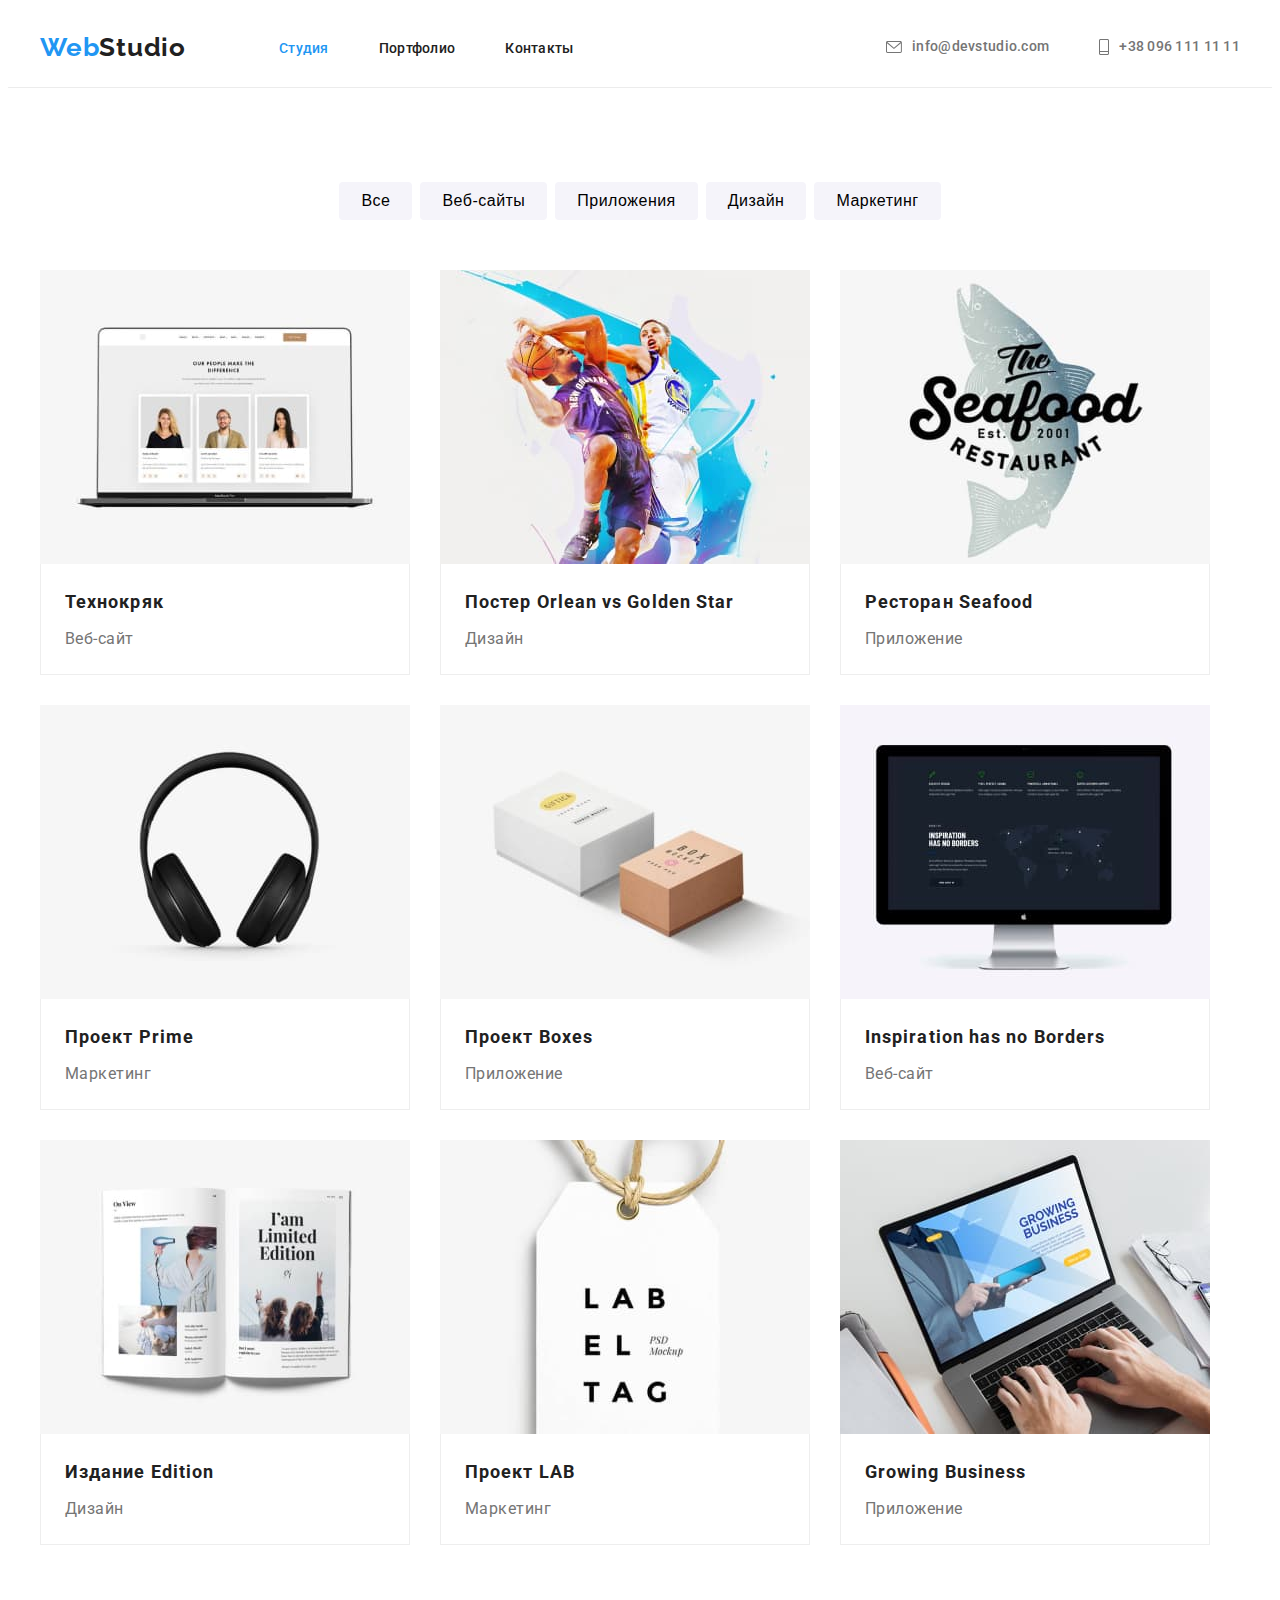
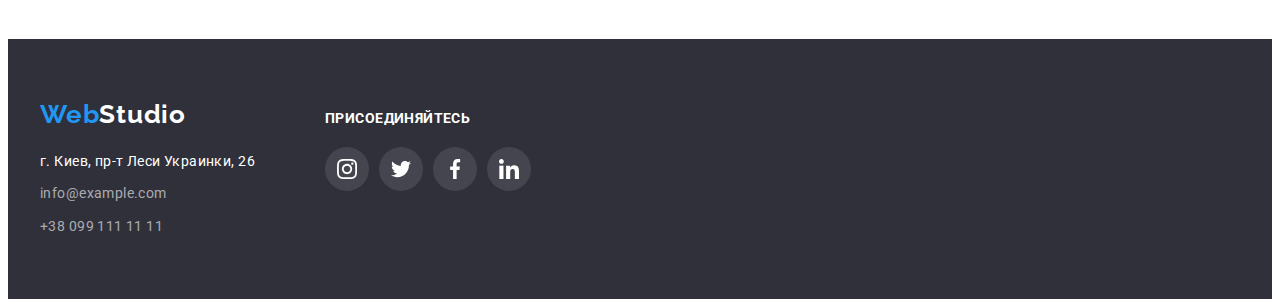
==== portfolio.html @ 9e51956a "coppy" ====
<!DOCTYPE html>
<html lang="ru">
<head>
    <meta charset="UTF-8">
    <meta http-equiv="X-UA-Compatible" content="IE=edge">
    <meta name="viewport" content="width=device-width, initial-scale=1.0">
    <title>Document</title>
    <link rel="preconnect" href="https://fonts.googleapis.com">
    <link rel="preconnect" href="https://fonts.gstatic.com" crossorigin>
    <link href="https://fonts.googleapis.com/css2?family=Raleway:wght@700&family=Roboto:wght@400;500;700;900&display=swap" rel="stylesheet">
    <link rel="stylesheet" href="https://cdnjs.cloudflare.com/ajax/libs/modern-normalize/1.1.0/modern-normalize.min.css" integrity="sha512-wpPYUAdjBVSE4KJnH1VR1HeZfpl1ub8YT/NKx4PuQ5NmX2tKuGu6U/JRp5y+Y8XG2tV+wKQpNHVUX03MfMFn9Q==" crossorigin="anonymous" referrerpolicy="no-referrer" />
    <link rel="stylesheet" href="./css/style.css">
</head>
<body>

    <!--HEADER-->
    <header class="header">
        <div class="container header-container">
        <a class="logo link" href=""> Web<span class="accent-header">Studio</span></a>
        <nav class="nav-header">
        <ul class="nav-list list">
            <li class="nav-list-item current-link">
            <a class="nav-list-link link" href="./index.html">Студия</a>
            </li>
            <li class="nav-list-item">
            <a class="nav-list-link link" href="./portfolio.html">Портфолио</a>
            </li>
            <li class="nav-list-item">
            <a class="nav-list-link link" href="#footer">Контакты</a>
            </li>
        </ul>
        </nav>
        <ul class="contact-list list">
            <li class="contact-info-item">
            <a class="contact-mail-header link" href="mailto:info@devstudio.com"> 
                <svg class="icon-mail icon-contact">
                <use href="./img/sprite.img.svg#icon-mail" width="16" height="12"></use>
             </svg> info@devstudio.com </a>
            </li>
            <li class="contact-info-item">
            <a class="contact-tel-header link" href="tel:+380961111111"> 
                <svg class="icon-tel icon-contact">
                <use href="./img/sprite.img.svg#icon-tel" width="10" height="16"></use>
             </svg>+38 096 111 11 11</a>
            </li>
        </ul>
        </div>
    </header>

    <main class="main">
    <!--PORTFOLIO-->
        <section class="section">
        <div class="container">
                <h1 class="visually-hidden"> Портфолио </h1>
                <ul class="list portfolio-list-button">
                    <li class="portfolio-item-button"> <button class="portfolio-button" type="button"> Все </button> </li>
                    <li class="portfolio-item-button"> <button class="portfolio-button" type="button"> Веб-сайты </button> </li>
                    <li class="portfolio-item-button"> <button class="portfolio-button" type="button"> Приложения </button> </li>
                    <li class="portfolio-item-button"> <button class="portfolio-button" type="button"> Дизайн </button> </li>
                    <li class="portfolio-item-button"> <button class="portfolio-button" type="button"> Маркетинг </button> </li>   
                </ul>

        <ul class="portfolio-list list">
            <li class="portfolio-item">
                <a class="portfolio-list-link link" href="">
                <img class="portfolio-cards" src="./img/portfolio-1.jpg" alt="технокряк" width="370" height="294">
                <div class="portfolio-content">
                <h2 class="portfolio-heading">Технокряк</h2>
                <p class="portfolio-text">Веб-сайт</p>
                </div>
                </a>
            </li>
            <li class="portfolio-item">
                <a class="portfolio-list-link link" href="">
                <img class="portfolio-cards" src="./img/portfolio-2.jpg" alt="постер" width="370" height="294">
                <div class="portfolio-content">
                <h2 class="portfolio-heading">Постер <span lang="en">Orlean vs Golden Star</span> </h2>
                <p class="portfolio-text">Дизайн</p>
                </div>
                </a>
            </li>
            <li class="portfolio-item">
                <a class="portfolio-list-link link" href="">
                <img class="portfolio-cards" src="./img/portfolio-3.jpg" alt="ресторан" width="370" height="294">
                <div class="portfolio-content">
                <h2 class="portfolio-heading">Ресторан <span lang="en">Seafood</span></h2>
                <p class="portfolio-text">Приложение</p>
                </div>
                </a>
            </li>
            <li class="portfolio-item">
                <a class="portfolio-list-link link" href="">
                <img class="portfolio-cards" src="./img/portfolio-4.jpg" alt="проект" width="370" height="294">
                <div class="portfolio-content">
                <h2 class="portfolio-heading">Проект <span lang="en">Prime</span></h2>
                <p class="portfolio-text">Маркетинг</p>
                </div>
                </a>
            </li>
            <li class="portfolio-item">
                <a class="portfolio-list-link link" href="">
                <img class="portfolio-cards" src="./img/portfolio-5.jpg" alt="проект" width="370" height="294">
                <div class="portfolio-content">
                <h2 class="portfolio-heading">Проект <span lang="en">Boxes</span></h2>
                <p class="portfolio-text">Приложение</p>
                </div>
                </a>
            </li>
            <li class="portfolio-item">
                <a class="portfolio-list-link link" href="">
                <img class="portfolio-cards" src="./img/portfolio-6.jpg" alt="вдохновение" width="370" height="294">
                <div class="portfolio-content">
                <h2 class="portfolio-heading" lang="en">Inspiration has no Borders</h2>
                <p class="portfolio-text">Веб-сайт</p>
                </div>
                </a>
            </li>
            <li class="portfolio-item">
                <a class="portfolio-list-link link" href="">
                <img class="portfolio-cards" src="./img/portfolio-7.jpg" alt="издание" width="370" height="294">
                <div class="portfolio-content">
                <h2 class="portfolio-heading">Издание <span lang="en">Edition</span></h2>
                <p class="portfolio-text">Дизайн</p>
                </div>
                </a>
            </li>
            <li class="portfolio-item">
                <a class="portfolio-list-link link" href="">
                <img class="portfolio-cards" src="./img/portfolio-8.jpg" alt="проект" width="370" height="294">
                <div class="portfolio-content">
                <h2 class="portfolio-heading">Проект <span lang="en">LAB</span></h2>
                <p class="portfolio-text">Маркетинг</p>
                </div>
                </a>
            </li>
            <li class="portfolio-item">
                <a class="portfolio-list-link link" href="">
                <img class="portfolio-cards" src="./img/portfolio-9.jpg" alt="рост бизнеса" width="370" height="294">
                <div class="portfolio-content">
                <h2 class="portfolio-heading" lang="en">Growing Business</h2>
                <p class="portfolio-text">Приложение</p>
                </div>
                </a>
            </li>
        </ul>
        </section>   
        </div> 
    </main>

   <!--FOOTER-->
   <footer id="footer" class="footer">
    <div class="container footer-container">
    <div class="main-info-footer">
    <a class="logo-footer link" href=""> Web<span class="accent-footer">Studio</span></a>
    <address class="address">
    <ul class="list">
        <li class="address-item">
           <a class="contact-address-footer link" href="https://goo.gl/maps/YGhkDUUz3P9HgMRr5" target="_blank" rel="noopener noreferrer"> г. Киев, пр-т Леси Украинки, 26</a>
        </li>
        <li class="address-item">
            <a class="contact-mail-footer link" href="mailto:info@example.com">info@example.com</a>
        </li>
        <li class="address-item">
            <a class="contact-tel-footer link" href="tel:+380991111111">+38 099 111 11 11</a>
        </li>
    </ul>
    </address>
    </div>
    <div class="join-social">
        <h2 class="join-heading">присоединяйтесь</h2>
        <ul class="join-social-list list">
            <li class="join-social-list-item">
                <a class="join-social-list-link" href=""> 
                <svg class="join-social-list-icon" width="20" height="20">
                    <use href="./img/sprite.img.svg#icon-instagram"></use>
                </svg>    
                </a>
            </li>
            <li class="join-social-list-item">
                <a class="join-social-list-link" href=""> 
                <svg class="join-social-list-icon" width="20" height="20">
                    <use href="./img/sprite.img.svg#icon-twitter"></use>
                </svg>    
                </a>
            </li>
            <li class="join-social-list-item">
                <a class="join-social-list-link" href=""> 
                <svg class="join-social-list-icon" width="20" height="20">
                    <use href="./img/sprite.img.svg#icon-facebook"></use>
                </svg>    
                </a>
            </li>
            <li class="join-social-list-item">
                <a class="join-social-list-link" href=""> 
                <svg class="join-social-list-icon" width="20" height="20" >
                    <use href="./img/sprite.img.svg#icon-linkedin"></use>
                </svg>    
                </a>
            </li>
        </ul>  
    </div>
    </div>
</footer>
</body>
</html>
---- css/style.css ----
:root {
    --accent-color: #2196f3;
    --primery-font-family: 'Roboto', sans-serif; 
    --second-font-family: 'Raleway', sans-serif;
    --primery-text-color: #212121; 
    --second-text-color: #757575;
    --primery-background-font: #E5E5E5;
    --second-background-font: #F5F4FA;
}

body {
    font-family: var(--primery-font-family);
    color: var(--primery-text-color);
}

h1,h2,h3,h4,p {
    margin-top: 0;
    margin-bottom: 0;
}

ul,ol {
    margin-top: 0;
    margin-bottom: 0;
    padding-left: 0;
}

img {
    display: block;
}

.list {
    list-style: none;
}

.link {
    text-decoration: none;
}

.container {
    width: 1200px;
    padding-left: 15px;
    padding-right: 15px;
    margin-left: auto;
    margin-right: auto;
}

/*======START COMPONENTS======*/
.section-heading {
    font-weight: 700;
    font-size: 36px;
    line-height: 1.17;
    text-align: center;
    letter-spacing: 0.03em;
    margin-bottom: 50px;
}

.visually-hidden {
        position: absolute;
        width: 1px;
        height: 1px;
        margin: -1px;
        padding: 0;
        overflow: hidden;
        border: 0;
        clip: rect(0 0 0 0);
}

.section {
    padding-top: 94px;
    padding-bottom: 94px;
}

/*======END COMPONENTS======*/

/*======START HEADER======*/
.header {
    padding-top: 24px;
    padding-bottom: 24px;
    border-bottom: 1px solid #ECECEC;
    background-color: #FFFFFF;
}

.current-link {
    color: var(--accent-color);
}

.logo {
    font-family: var(--second-font-family);
    font-weight: 700;
    font-size: 26px;
    line-height: 1.19;
    letter-spacing: 0.03em;
    color: var(--accent-color);
    padding-left: 0;
    margin-right: 93px;
}

.accent-header {
    color: var(--primery-text-color);
}

.nav-list-link {
    font-weight: 500;
    font-size: 14px;
    line-height: 1.14;
    letter-spacing: 0.02em;
    color: inherit;
}

.nav-list-link:hover,
.nav-list-link:focus {
    color: var(--accent-color);
} 


.header-container {
    display: flex;
    align-items: center;
}

.nav-list {
    display: flex;
    align-items: center;
}

.contact-info-item {
    display: flex;
    justify-content: center;
    align-items: center;
}

.contact-mail-header {
    display: inline-flex;
    align-items: center;
    font-weight: 500;
    font-size: 14px;
    line-height: 1.14;
    letter-spacing: 0.02em;
    color: var(--second-text-color);
}

.contact-tel-header {
    display: inline-flex;
    align-items: center;
    font-weight: 500;
    font-size: 14px;
    line-height: 1.14;
    letter-spacing: 0.02em;
    color: var(--second-text-color);
}

.contact-list {
    display: flex;
    align-items: center;
    margin-left: auto;
}

.nav-list-item:not(:last-child) {
    margin-right: 50px;
}

.contact-info-item:not(:last-child){
    margin-right: 50px;
}

.icon-mail {
    width: 16px;
    height: 12px;
    margin-right: 10px;
    fill: var(--second-text-color);
}

.icon-tel {
    width: 10px;
    height: 16px;
    margin-right: 10px;
    fill: var(--second-text-color);
}

.contact-mail-header:hover,
.contact-mail-header:focus {
    color: var(--accent-color);
} 

.contact-tel-header:hover,
.contact-tel-header:focus {
    color: var(--accent-color);
} 


.contact-mail-header:hover .icon-contact,
.contact-mail-header:focus .icon-contact {
    fill: var(--accent-color);
} 

.contact-tel-header:hover .icon-contact,
.contact-tel-header:focus .icon-contact {
    fill: var(--accent-color);
} 


/*======END HEADER======*/

/*======START INFO SECTION======*/
.hero {
    background-image: linear-gradient(rgba(47, 48, 58, 0.4), rgba(47, 48, 58, 0.4)), url("../img/hero-photo.jpg");
    background-size: cover;
    background-position: center;
    background-repeat: no-repeat;
    background-color: #C4C4C4;
    padding: 200px 0px;
    max-width: 1600px;
    margin-right: auto;
    margin-left: auto;
}

.info-section {
    font-weight: 900;
    font-size: 44px;
    line-height: 1.36;
    text-align: center;
    letter-spacing: 0.06em;
    text-transform: uppercase;
    color: #FFFFFF;
}

.button-order {
    font-family: var(--primery-font-family);
    padding: 10px 32px;
    line-height: 1.87;
    display: flex;
    align-items: center;
    text-align: center;
    letter-spacing: 0.06em;
    color: #FFFFFF;
    background: var(--accent-color);
    box-shadow: 0px 4px 4px rgba(0, 0, 0, 0.15);
    border-radius: 4px;
    cursor: pointer;
    margin-top: 30px;
    margin-right: auto;
    margin-left: auto;
}

/*======END INFO SECTION======*/

/*======START BENEFITS SECTION======*/

.benefits-list {
    display: flex;
    align-content: center;
}

.benefits-item:not(:last-child) {
    margin-right: 30px;
}

.benefits-icon-link {
    display: flex;
    align-items: center;
    justify-content: center;
    width: 270px;
    height: 120px;
    background-color: var(--second-background-font);
    margin-bottom: 30px;
}

.benefits-heading {
    font-weight: 700;
    font-size: 14px;
    line-height: 1.14;
    letter-spacing: 0.03em;
    text-transform: uppercase;
    margin-bottom: 10px;
    width: 270px;
}

.benefits-text {
    font-size: 14px;
    line-height: 1.71;
    letter-spacing: 0.03em;
    color: var(--second-text-color);
    width: 270px;
}

/*======END BENEFITS SECTION======*/

/*======START WORK SECTION======*/
.work-section {
    padding-top: 0px;
    align-content: center;
}

.work-list {
    display: flex;
    justify-content: space-between;
}

.our-work-item>img {
    max-width: 100%;
    height: auto;
}

/*======END WORK SECTION======*/

/*======START TEAM SECTION======*/
.team-section {
    background: var(--second-background-font);
    align-content: center;
}
.our-team-heading {
    font-weight: 500;
    font-size: 16px;
    line-height: 1.19;
    text-align: center;
    letter-spacing: 0.03em;
}

.our-team-text {
    font-size: 16px;
    line-height: 1.19;
    text-align: center;
    letter-spacing: 0.03em;
    color: var(--second-text-color);
    margin-top: 10px;
}

.team-list {
    display: flex;
    margin-left: -30px;
    margin-top: -30px;
}

.our-team-item {
    margin-left: 30px;
    margin-top: 30px;
    flex-basis: calc(100%-120)/4;  
    background-color: #FFFFFF;
    box-shadow: 0px 1px 3px rgba(0, 0, 0, 0.12), 0px 1px 1px rgba(0, 0, 0, 0.14), 0px 2px 1px rgba(0, 0, 0, 0.2);
    border-radius: 0px 0px 4px 4px;
}

.team-content {
    padding-top: 30px;
    padding-bottom: 30px;
}

.social-list-link {
    display: flex;
    align-items: center;
    justify-content: center;
    width: 44px;
    height: 44px;
    border-radius: 50%;
}

.social-list {
    display: flex;
    justify-content: center;
    margin-top: 16px;
}

.social-list-icon {
    fill: #AFB1B8;
}

.social-list-link:hover,
.social-list-link:focus {
    background-color: var(--accent-color);
}

.social-list-link:hover .social-list-icon,
.social-list-link:focus .social-list-icon {
    fill: #FFFFFF;
}

.social-list-item:not(:last-child) {
    margin-right: 10px;
}

/*======END TEAM SECTION======*/

/*======START PARTNERS======*/
.partners-list {
    display: flex;
    justify-content: center;
}

.partners-list-link {
    display: flex;
    justify-content: center;
    align-items: center;
    border: 1px solid #AFB1B8;
    border-radius: 4px;
    width: 170px;
    height: 92px;
    padding: 0px;
}

.partners-list-item:not(:last-child) {
    margin-right: 30px;
}

.partners-list-icon {
    width: 106px;
    height: 60px;
    background-size: contain;
    fill: #AFB1B8;
}

.partners-list-link:hover .partners-list-icon,
.partners-list-link:focus .partners-list-icon {
    fill: var(--accent-color);
}

.partners-list-link:hover,
.partners-list-link:focus {
    border-color: var(--accent-color);
}

.partners-heading {
    font-weight: bold;
    font-size: 36px;
    line-height: 1.17;
    text-align: center;
    letter-spacing: 0.03em;
    margin-bottom: 50px;
}
/*======END PARTNERS======*/

/*======START FOOTER======*/

.footer {
    padding-top: 60px;
    padding-bottom: 60px;
    background: #2F303A;
    border-bottom: 1px;
}

.logo-footer {
    font-family: var(--second-font-family);
    font-weight: 700;
    font-size: 26px;
    line-height: 1.19;
    letter-spacing: 0.03em;
    color: var(--accent-color);
}

.accent-footer {
    color: #FFFFFF;
}

.contact-address-footer {
    font-style: normal;
    font-size: 14px;
    line-height: 1.71;
    letter-spacing: 0.03em;
    color: #FFFFFF;
}

.contact-mail-footer {
    font-style: normal;
    font-size: 14px;
    line-height: 1.71;
    letter-spacing: 0.03em;
    color: rgba(255, 255, 255, 0.6);
}

.contact-tel-footer {
    font-style: normal;
    font-size: 14px;
    line-height: 1.71;
    letter-spacing: 0.03em;
    color: rgba(255, 255, 255, 0.6);
}

.address {
    margin-top: 20px;
}

.address-item:not(:last-child) {
    margin-bottom: 9px;
}

.footer-container {
    display: flex;
    align-items: baseline;
}

.join-social {
    margin-left: 70px;
}

.join-heading {
    font-weight: bold;
    font-size: 14px;
    line-height: 1.14;
    letter-spacing: 0.03em;
    text-transform: uppercase;
    color: #FFFFFF;
    margin-bottom: 20px;
}

.join-social-list-link {
    display: flex;
    align-items: center;
    justify-content: center;
    width: 44px;
    height: 44px;
    border-radius: 50%;
    background: rgba(255, 255, 255, 0.1);
}

.join-social-list {
    display: flex;
    justify-content: center;
}

.join-social-list-icon {
    fill: #FFFFFF
}

.join-social-list-link:hover,
.join-social-list-link:focus {
    background-color: var(--accent-color);
}

.join-social-list-item:not(:last-child) {
    margin-right: 10px;
}
/*======END FOOTER======*/

/*======START PORTFOLIO======*/
.portfolio-list-button {
    display: flex;
    align-items: center;
    margin-bottom: 50px;
    justify-content: center;
}
.portfolio-button {
    font-weight: 500;
    font-size: 16px;
    line-height: 1.62;
    text-align: center;
    letter-spacing: 0.03em;
    cursor: pointer;
    border: none;
    padding: 6px 22px;
    border-radius: 4px;
    background-color: var(--second-background-font);
}

.portfolio-item-button:not(:last-child){
    margin-right: 8px;
}

.portfolio-button:hover,
.portfolio-button:focus {
    color: #FFFFFF;
    background: var(--accent-color);
    box-shadow: 0px 3px 1px rgba(0, 0, 0, 0.1), 0px 1px 2px rgba(0, 0, 0, 0.08), 0px 2px 2px rgba(0, 0, 0, 0.12);
} 

.portfolio-list {
    display: flex;
    flex-wrap: wrap;
    margin-left: -30px;
    margin-top: -30px;
}
.portfolio-item {
    margin-left: 30px;
    margin-top: 30px;
    background-color: #FFFFFF;
    flex-basis: calc(100%-90)/3;
}

.portfolio-content {
    padding: 20px 24px;
    border: 1px solid #EEEEEE;
    border-top: none;
    flex-basis: calc((100% - 90px) / 3);
}

.portfolio-heading {
    color: var(--primery-text-color);
    font-weight: 700;
    font-size: 18px;
    line-height: 2.00;
    letter-spacing: 0.06em;
    margin-bottom: 4px;
}

.portfolio-text {
    font-size: 16px;
    line-height: 1.87;
    letter-spacing: 0.03em;
    color: var(--second-text-color);
}

.portfolio-item:hover,
.portfolio-item:focus {
    box-shadow: 0px 1px 1px rgba(0, 0, 0, 0.12), 0px 4px 4px rgba(0, 0, 0, 0.06), 1px 4px 6px rgba(0, 0, 0, 0.16);
}
/*======END PORTFOLIO======*/
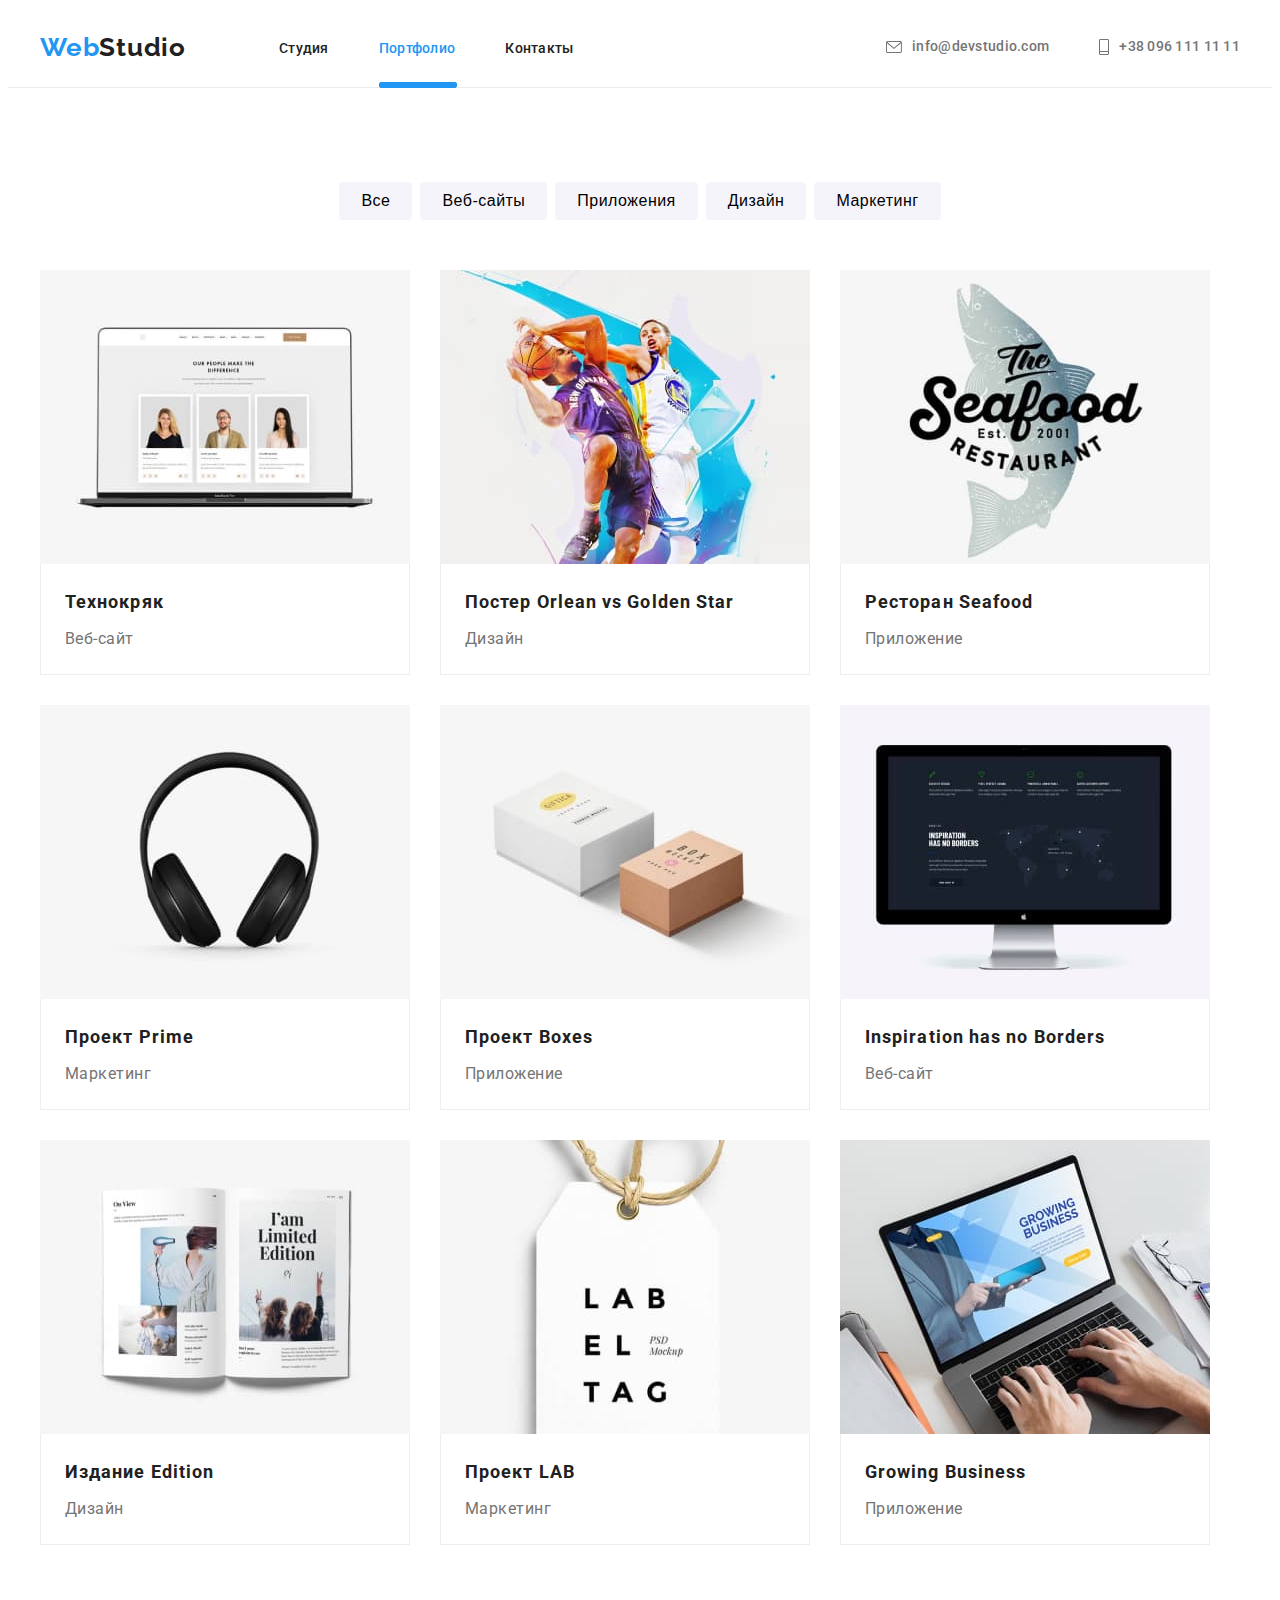
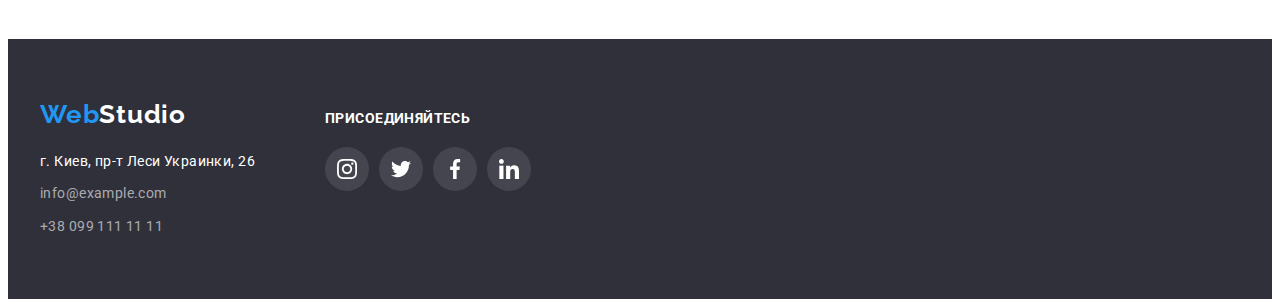
==== commit 2f047e89: "home work" ====
--- a/portfolio.html
+++ b/portfolio.html
@@ -19,10 +19,10 @@
         <a class="logo link" href=""> Web<span class="accent-header">Studio</span></a>
         <nav class="nav-header">
         <ul class="nav-list list">
+            <li class="nav-list-item">
+            <a class="nav-list-link link" href="./index.html">Студия</a>
+            </li>
             <li class="nav-list-item current-link">
-            <a class="nav-list-link link" href="./index.html">Студия</a>
-            </li>
-            <li class="nav-list-item">
             <a class="nav-list-link link" href="./portfolio.html">Портфолио</a>
             </li>
             <li class="nav-list-item">
@@ -63,7 +63,10 @@
         <ul class="portfolio-list list">
             <li class="portfolio-item">
                 <a class="portfolio-list-link link" href="">
+                <div class="portfolio-img-overlay">
                 <img class="portfolio-cards" src="./img/portfolio-1.jpg" alt="технокряк" width="370" height="294">
+                <p class="portfolio-overlay">Ресурс предлагает комплексные предложения с разным уровнем функционала и сервисов. Все это позволит посетителю получить исчерпывающие сведения о компании или частном лице.</p>    
+                </div>
                 <div class="portfolio-content">
                 <h2 class="portfolio-heading">Технокряк</h2>
                 <p class="portfolio-text">Веб-сайт</p>
--- a/css/style.css
+++ b/css/style.css
@@ -82,6 +82,23 @@
 
 .current-link {
     color: var(--accent-color);
+    position: relative;
+}
+
+.current-link::after {
+    content: "";
+    position: absolute;
+    border: 1px solid var(--accent-color);
+    border-radius: 2px;
+    background-color: var(--accent-color);
+    width: 100%;
+    height: 4px;
+    display: flex;
+    left: 0;
+    right: 0;
+    margin-top: 25px;
+    
+
 }
 
 .logo {
@@ -105,6 +122,7 @@
     line-height: 1.14;
     letter-spacing: 0.02em;
     color: inherit;
+    transition: color 250ms cubic-bezier(0.4, 0, 0.2, 1);
 }
 
 .nav-list-link:hover,
@@ -137,6 +155,7 @@
     line-height: 1.14;
     letter-spacing: 0.02em;
     color: var(--second-text-color);
+    transition: color 250ms cubic-bezier(0.4, 0, 0.2, 1);
 }
 
 .contact-tel-header {
@@ -147,7 +166,18 @@
     line-height: 1.14;
     letter-spacing: 0.02em;
     color: var(--second-text-color);
-}
+    transition: color 250ms cubic-bezier(0.4, 0, 0.2, 1);
+}
+
+.contact-mail-header:hover,
+.contact-mail-header:focus {
+    color: var(--accent-color);
+} 
+
+.contact-tel-header:hover,
+.contact-tel-header:focus {
+    color: var(--accent-color);
+} 
 
 .contact-list {
     display: flex;
@@ -177,16 +207,9 @@
     fill: var(--second-text-color);
 }
 
-.contact-mail-header:hover,
-.contact-mail-header:focus {
-    color: var(--accent-color);
-} 
-
-.contact-tel-header:hover,
-.contact-tel-header:focus {
-    color: var(--accent-color);
-} 
-
+.icon-contact {
+    transition: fill 250ms cubic-bezier(0.4, 0, 0.2, 1);
+}
 
 .contact-mail-header:hover .icon-contact,
 .contact-mail-header:focus .icon-contact {
@@ -301,6 +324,27 @@
     height: auto;
 }
 
+.our-work-item {
+    position: relative;
+}
+
+.our-work-text {
+    position: absolute;
+    bottom: 0;
+    display: flex;
+    align-items: center;
+    justify-content: center;
+    background-color: rgba(47, 48, 58, 0.8);
+    width: 100%;
+    height: 70px;
+    font-weight: 700;
+    font-size: 14px;
+    line-height: 1.14;
+    letter-spacing: 0.03em;
+    text-transform: uppercase;
+    color: #FFFFFF
+}
+
 /*======END WORK SECTION======*/
 
 /*======START TEAM SECTION======*/
@@ -352,6 +396,7 @@
     width: 44px;
     height: 44px;
     border-radius: 50%;
+    transition: background-color 250ms cubic-bezier(0.4, 0, 0.2, 1);
 }
 
 .social-list {
@@ -362,6 +407,7 @@
 
 .social-list-icon {
     fill: #AFB1B8;
+    transition: fill 250ms cubic-bezier(0.4, 0, 0.2, 1);
 }
 
 .social-list-link:hover,
@@ -395,6 +441,7 @@
     width: 170px;
     height: 92px;
     padding: 0px;
+    transition: border-color 250ms cubic-bezier(0.4, 0, 0.2, 1);
 }
 
 .partners-list-item:not(:last-child) {
@@ -406,6 +453,7 @@
     height: 60px;
     background-size: contain;
     fill: #AFB1B8;
+    transition: fill 250ms cubic-bezier(0.4, 0, 0.2, 1);
 }
 
 .partners-list-link:hover .partners-list-icon,
@@ -509,6 +557,7 @@
     height: 44px;
     border-radius: 50%;
     background: rgba(255, 255, 255, 0.1);
+    transition: background-color 250ms cubic-bezier(0.4, 0, 0.2, 1);
 }
 
 .join-social-list {
@@ -548,6 +597,9 @@
     padding: 6px 22px;
     border-radius: 4px;
     background-color: var(--second-background-font);
+    transition: color 250ms cubic-bezier(0.4, 0, 0.2, 1), 
+    background 250ms cubic-bezier(0.4, 0, 0.2, 1), 
+    box-shadow 250ms cubic-bezier(0.4, 0, 0.2, 1);
 }
 
 .portfolio-item-button:not(:last-child){
@@ -572,6 +624,7 @@
     margin-top: 30px;
     background-color: #FFFFFF;
     flex-basis: calc(100%-90)/3;
+    transition: box-shadow 250ms cubic-bezier(0.4, 0, 0.2, 1);
 }
 
 .portfolio-content {
@@ -601,4 +654,32 @@
 .portfolio-item:focus {
     box-shadow: 0px 1px 1px rgba(0, 0, 0, 0.12), 0px 4px 4px rgba(0, 0, 0, 0.06), 1px 4px 6px rgba(0, 0, 0, 0.16);
 }
+
+.portfolio-img-overlay {
+    position: relative;
+    display: block;
+    overflow: hidden;
+}
+
+.portfolio-overlay {
+    position: absolute;
+    top: 0;
+    left: 0;
+    width: 100%;
+    height: 100%;
+    font-size: 18px;
+    line-height: 1.55;
+    letter-spacing: 0.03em;
+    color: #FFFFFF;
+    background-color: rgba(33, 150, 243, 0.9);
+    padding: 63px 24px;
+    overflow: auto;
+    transform: translateY(100%);
+    transition: transform 250ms cubic-bezier(0.4, 0, 0.2, 1);
+}
+
+.portfolio-list-link:hover .portfolio-overlay,
+.portfolio-list-link:focus .portfolio-overlay {
+    transform: translateY(0%);
+}
 /*======END PORTFOLIO======*/